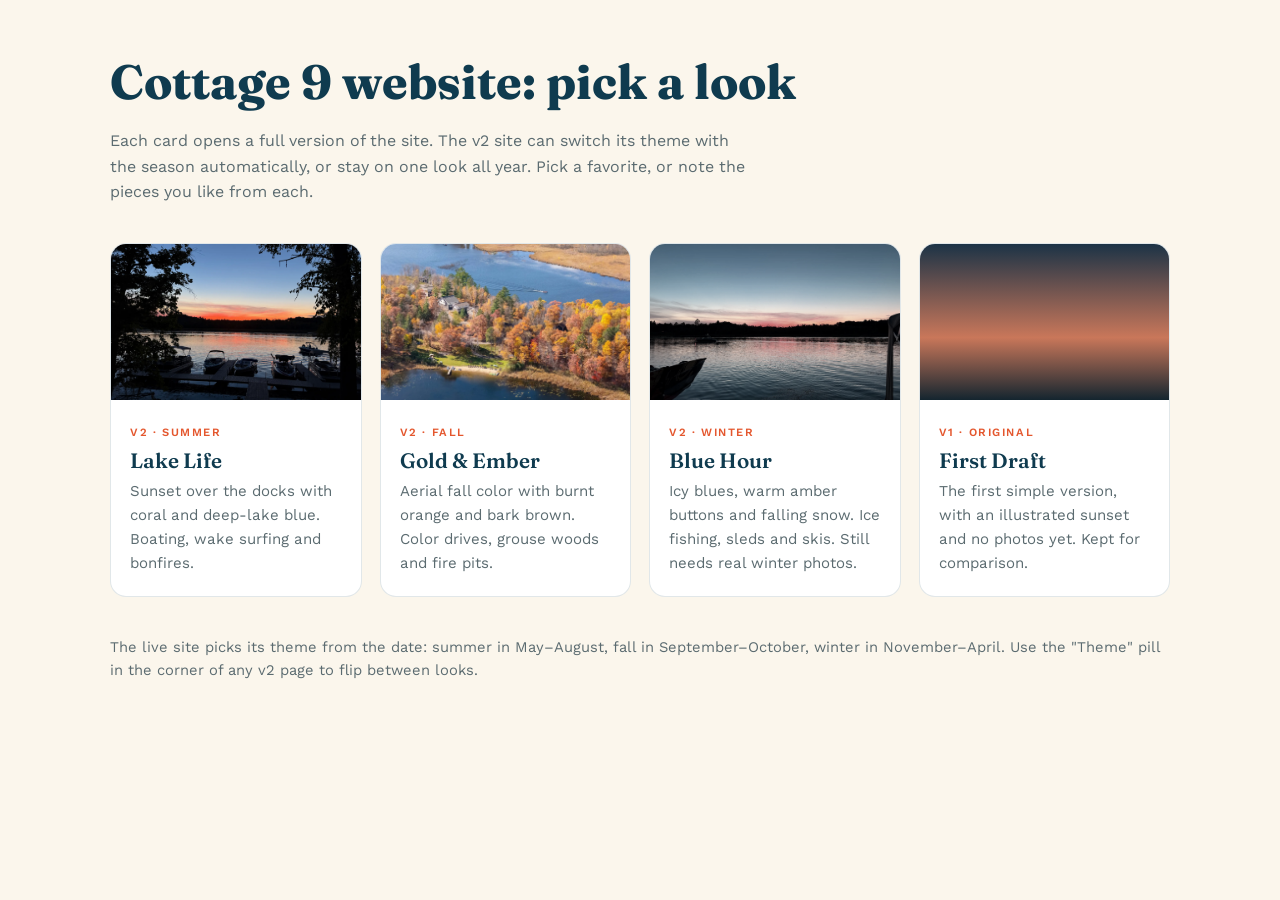
==== versions/index.html @ ac8020a0 "v2 redesign: seasonal themes, real photos, lake map, version picker Co-Authored-By: Claude Opus 5.5 " ====
<!doctype html>
<html lang="en">
<head>
<meta charset="utf-8">
<meta name="viewport" content="width=device-width, initial-scale=1">
<title>Cottage 9 · Design Versions</title>
<meta name="robots" content="noindex">
<link rel="preconnect" href="https://fonts.googleapis.com">
<link rel="preconnect" href="https://fonts.gstatic.com" crossorigin>
<link href="https://fonts.googleapis.com/css2?family=Fraunces:opsz,wght@9..144,600;9..144,750&family=Work+Sans:wght@400;600&display=swap" rel="stylesheet">
<style>
  *{box-sizing:border-box}
  body{margin:0;font:16px/1.6 "Work Sans",system-ui,sans-serif;background:#fbf6ec;color:#1d2a2f}
  .wrap{max-width:1100px;margin:0 auto;padding:56px 20px 80px}
  h1{font:750 clamp(2rem,5vw,3rem)/1.1 Fraunces,Georgia,serif;color:#0f3b4f;margin:0 0 .4em}
  .lede{color:#5b6b70;max-width:640px;margin:0 0 2.4rem}
  .grid{display:grid;grid-template-columns:repeat(auto-fit,minmax(240px,1fr));gap:18px}
  a.card{display:flex;flex-direction:column;text-decoration:none;color:inherit;background:#fff;border-radius:16px;overflow:hidden;border:1px solid rgba(15,59,79,.12);transition:transform .25s,box-shadow .25s}
  a.card:hover{transform:translateY(-4px);box-shadow:0 20px 40px -24px rgba(0,0,0,.4)}
  .thumb{aspect-ratio:16/10;background-size:cover;background-position:center}
  .body{padding:1.1rem 1.2rem 1.3rem}
  h2{font:600 1.3rem Fraunces,Georgia,serif;margin:0 0 .3em;color:#0f3b4f}
  .body p{margin:0;color:#5b6b70;font-size:.94rem}
  .tag{display:inline-block;font-size:.7rem;font-weight:600;letter-spacing:.14em;text-transform:uppercase;color:#e4572e;margin-bottom:.4rem}
  .note{margin-top:2.4rem;color:#5b6b70;font-size:.92rem}
</style>
</head>
<body>
<div class="wrap">
  <h1>Cottage 9 website: pick a look</h1>
  <p class="lede">Each card opens a full version of the site. The v2 site can switch its theme with the season automatically, or stay on one look all year. Pick a favorite, or note the pieces you like from each.</p>
  <div class="grid">
    <a class="card" href="../?season=summer">
      <div class="thumb" style="background-image:url(../images/hero-summer.webp)"></div>
      <div class="body"><span class="tag">v2 · Summer</span><h2>Lake Life</h2><p>Sunset over the docks with coral and deep-lake blue. Boating, wake surfing and bonfires.</p></div>
    </a>
    <a class="card" href="../?season=fall">
      <div class="thumb" style="background-image:url(../images/hero-fall.webp)"></div>
      <div class="body"><span class="tag">v2 · Fall</span><h2>Gold &amp; Ember</h2><p>Aerial fall color with burnt orange and bark brown. Color drives, grouse woods and fire pits.</p></div>
    </a>
    <a class="card" href="../?season=winter">
      <div class="thumb" style="background-image:url(../images/hero-winter.webp);filter:saturate(.55) hue-rotate(-12deg)"></div>
      <div class="body"><span class="tag">v2 · Winter</span><h2>Blue Hour</h2><p>Icy blues, warm amber buttons and falling snow. Ice fishing, sleds and skis. Still needs real winter photos.</p></div>
    </a>
    <a class="card" href="v1-original/">
      <div class="thumb" style="background:linear-gradient(180deg,#1c3346,#c9775a 60%,#14252f)"></div>
      <div class="body"><span class="tag">v1 · Original</span><h2>First Draft</h2><p>The first simple version, with an illustrated sunset and no photos yet. Kept for comparison.</p></div>
    </a>
  </div>
  <p class="note">The live site picks its theme from the date: summer in May–August, fall in September–October, winter in November–April. Use the "Theme" pill in the corner of any v2 page to flip between looks.</p>
</div>
</body>
</html>
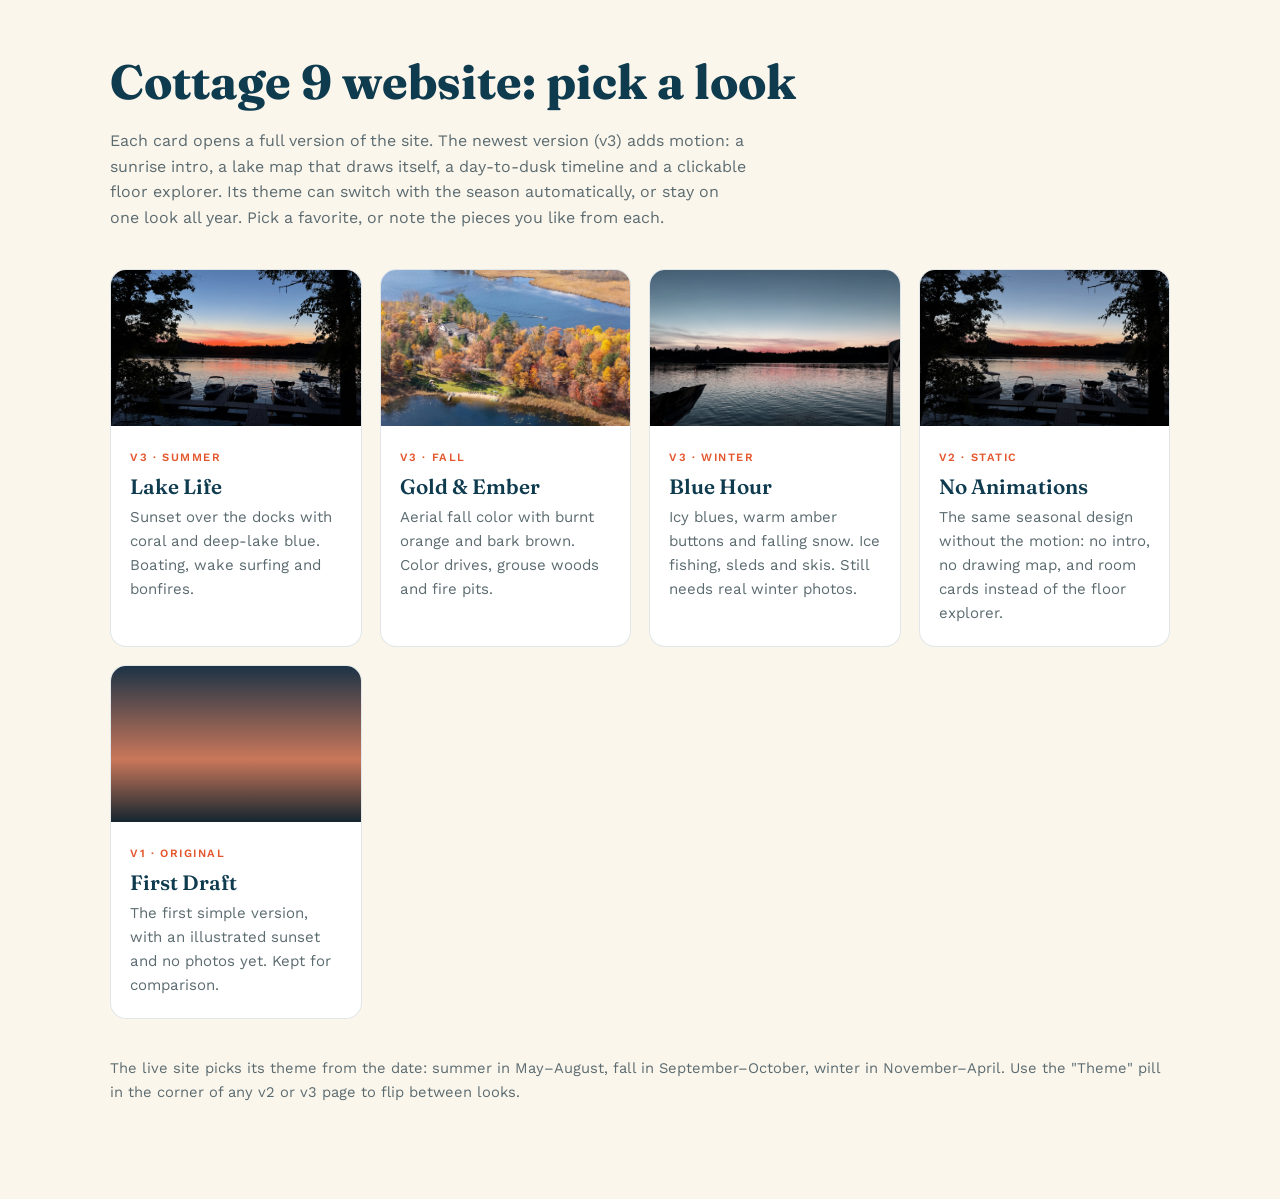
==== commit 2d4e0a4b: "v3: sunrise intro, self-drawing lake map, day-to-dusk timeline, floor explorer, season crossfade, co" ====
--- a/versions/index.html
+++ b/versions/index.html
@@ -28,26 +28,30 @@
 <body>
 <div class="wrap">
   <h1>Cottage 9 website: pick a look</h1>
-  <p class="lede">Each card opens a full version of the site. The v2 site can switch its theme with the season automatically, or stay on one look all year. Pick a favorite, or note the pieces you like from each.</p>
+  <p class="lede">Each card opens a full version of the site. The newest version (v3) adds motion: a sunrise intro, a lake map that draws itself, a day-to-dusk timeline and a clickable floor explorer. Its theme can switch with the season automatically, or stay on one look all year. Pick a favorite, or note the pieces you like from each.</p>
   <div class="grid">
     <a class="card" href="../?season=summer">
       <div class="thumb" style="background-image:url(../images/hero-summer.webp)"></div>
-      <div class="body"><span class="tag">v2 · Summer</span><h2>Lake Life</h2><p>Sunset over the docks with coral and deep-lake blue. Boating, wake surfing and bonfires.</p></div>
+      <div class="body"><span class="tag">v3 · Summer</span><h2>Lake Life</h2><p>Sunset over the docks with coral and deep-lake blue. Boating, wake surfing and bonfires.</p></div>
     </a>
     <a class="card" href="../?season=fall">
       <div class="thumb" style="background-image:url(../images/hero-fall.webp)"></div>
-      <div class="body"><span class="tag">v2 · Fall</span><h2>Gold &amp; Ember</h2><p>Aerial fall color with burnt orange and bark brown. Color drives, grouse woods and fire pits.</p></div>
+      <div class="body"><span class="tag">v3 · Fall</span><h2>Gold &amp; Ember</h2><p>Aerial fall color with burnt orange and bark brown. Color drives, grouse woods and fire pits.</p></div>
     </a>
     <a class="card" href="../?season=winter">
       <div class="thumb" style="background-image:url(../images/hero-winter.webp);filter:saturate(.55) hue-rotate(-12deg)"></div>
-      <div class="body"><span class="tag">v2 · Winter</span><h2>Blue Hour</h2><p>Icy blues, warm amber buttons and falling snow. Ice fishing, sleds and skis. Still needs real winter photos.</p></div>
+      <div class="body"><span class="tag">v3 · Winter</span><h2>Blue Hour</h2><p>Icy blues, warm amber buttons and falling snow. Ice fishing, sleds and skis. Still needs real winter photos.</p></div>
+    </a>
+    <a class="card" href="v2-static/?season=summer">
+      <div class="thumb" style="background-image:url(../images/hero-summer.webp);filter:grayscale(.3)"></div>
+      <div class="body"><span class="tag">v2 · Static</span><h2>No Animations</h2><p>The same seasonal design without the motion: no intro, no drawing map, and room cards instead of the floor explorer.</p></div>
     </a>
     <a class="card" href="v1-original/">
       <div class="thumb" style="background:linear-gradient(180deg,#1c3346,#c9775a 60%,#14252f)"></div>
       <div class="body"><span class="tag">v1 · Original</span><h2>First Draft</h2><p>The first simple version, with an illustrated sunset and no photos yet. Kept for comparison.</p></div>
     </a>
   </div>
-  <p class="note">The live site picks its theme from the date: summer in May–August, fall in September–October, winter in November–April. Use the "Theme" pill in the corner of any v2 page to flip between looks.</p>
+  <p class="note">The live site picks its theme from the date: summer in May–August, fall in September–October, winter in November–April. Use the "Theme" pill in the corner of any v2 or v3 page to flip between looks.</p>
 </div>
 </body>
 </html>
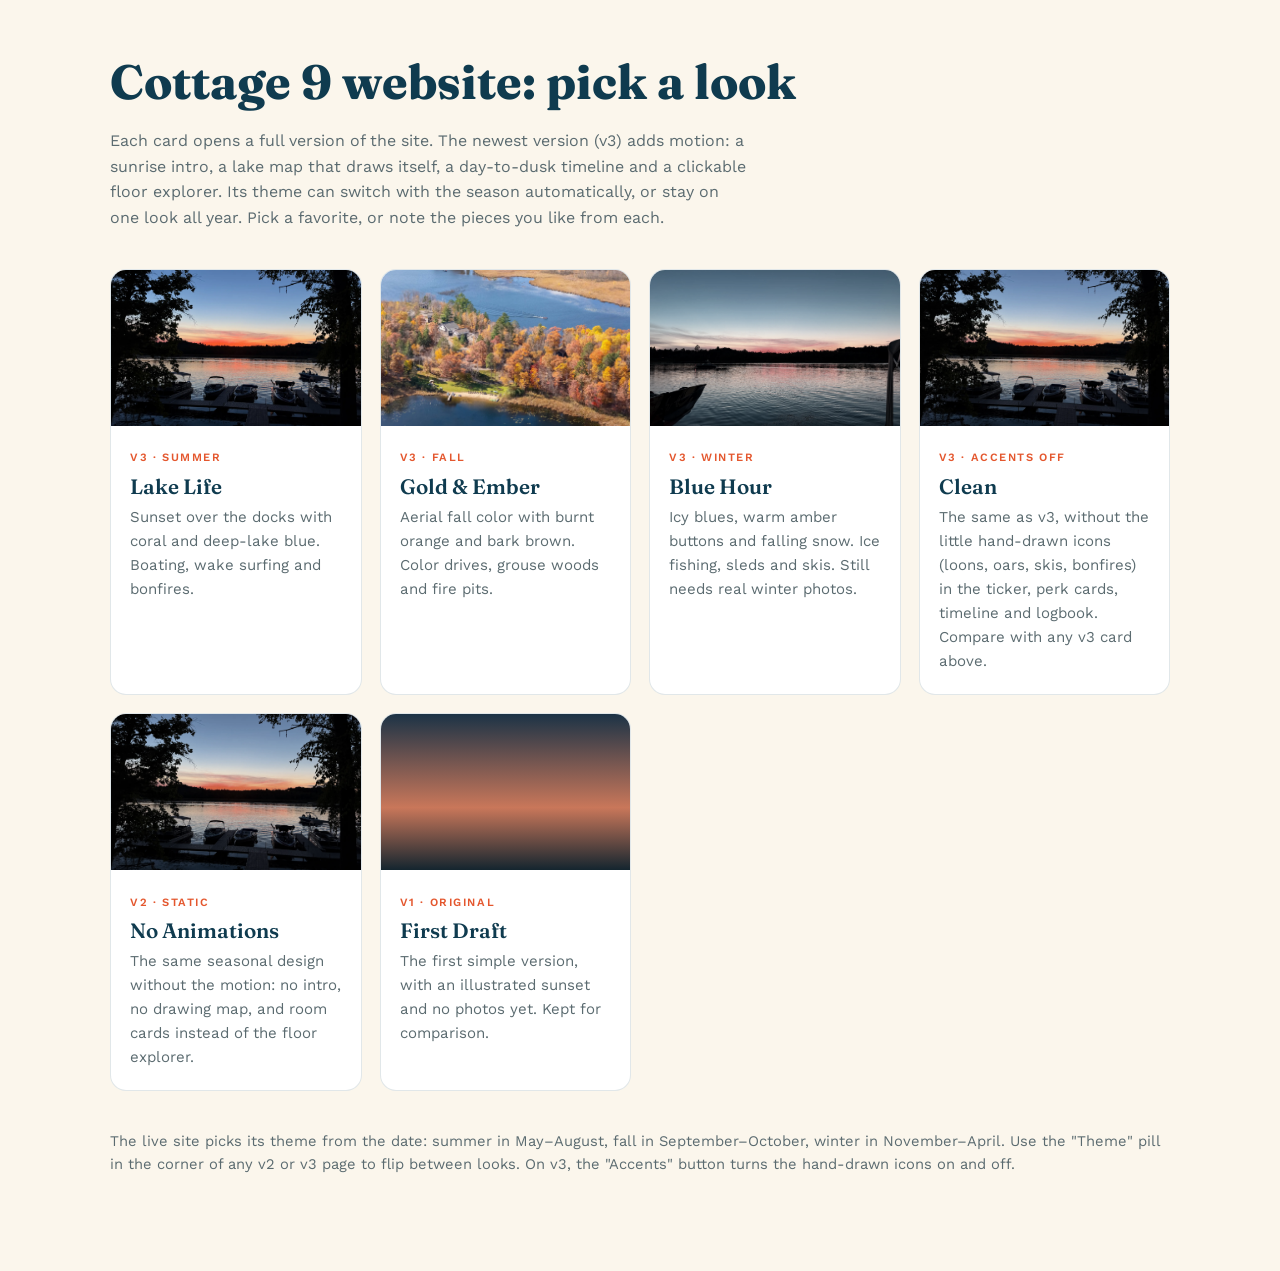
==== commit 6c09e55f: "Accent illustrations (ticker, perks, timeline, logbook wallpaper) with on/off toggle; built-2023 cop" ====
--- a/versions/index.html
+++ b/versions/index.html
@@ -42,6 +42,10 @@
       <div class="thumb" style="background-image:url(../images/hero-winter.webp);filter:saturate(.55) hue-rotate(-12deg)"></div>
       <div class="body"><span class="tag">v3 · Winter</span><h2>Blue Hour</h2><p>Icy blues, warm amber buttons and falling snow. Ice fishing, sleds and skis. Still needs real winter photos.</p></div>
     </a>
+    <a class="card" href="../?season=summer&amp;accents=off">
+      <div class="thumb" style="background-image:url(../images/hero-summer.webp);filter:saturate(.8)"></div>
+      <div class="body"><span class="tag">v3 · Accents off</span><h2>Clean</h2><p>The same as v3, without the little hand-drawn icons (loons, oars, skis, bonfires) in the ticker, perk cards, timeline and logbook. Compare with any v3 card above.</p></div>
+    </a>
     <a class="card" href="v2-static/?season=summer">
       <div class="thumb" style="background-image:url(../images/hero-summer.webp);filter:grayscale(.3)"></div>
       <div class="body"><span class="tag">v2 · Static</span><h2>No Animations</h2><p>The same seasonal design without the motion: no intro, no drawing map, and room cards instead of the floor explorer.</p></div>
@@ -51,7 +55,7 @@
       <div class="body"><span class="tag">v1 · Original</span><h2>First Draft</h2><p>The first simple version, with an illustrated sunset and no photos yet. Kept for comparison.</p></div>
     </a>
   </div>
-  <p class="note">The live site picks its theme from the date: summer in May–August, fall in September–October, winter in November–April. Use the "Theme" pill in the corner of any v2 or v3 page to flip between looks.</p>
+  <p class="note">The live site picks its theme from the date: summer in May–August, fall in September–October, winter in November–April. Use the "Theme" pill in the corner of any v2 or v3 page to flip between looks. On v3, the "Accents" button turns the hand-drawn icons on and off.</p>
 </div>
 </body>
 </html>
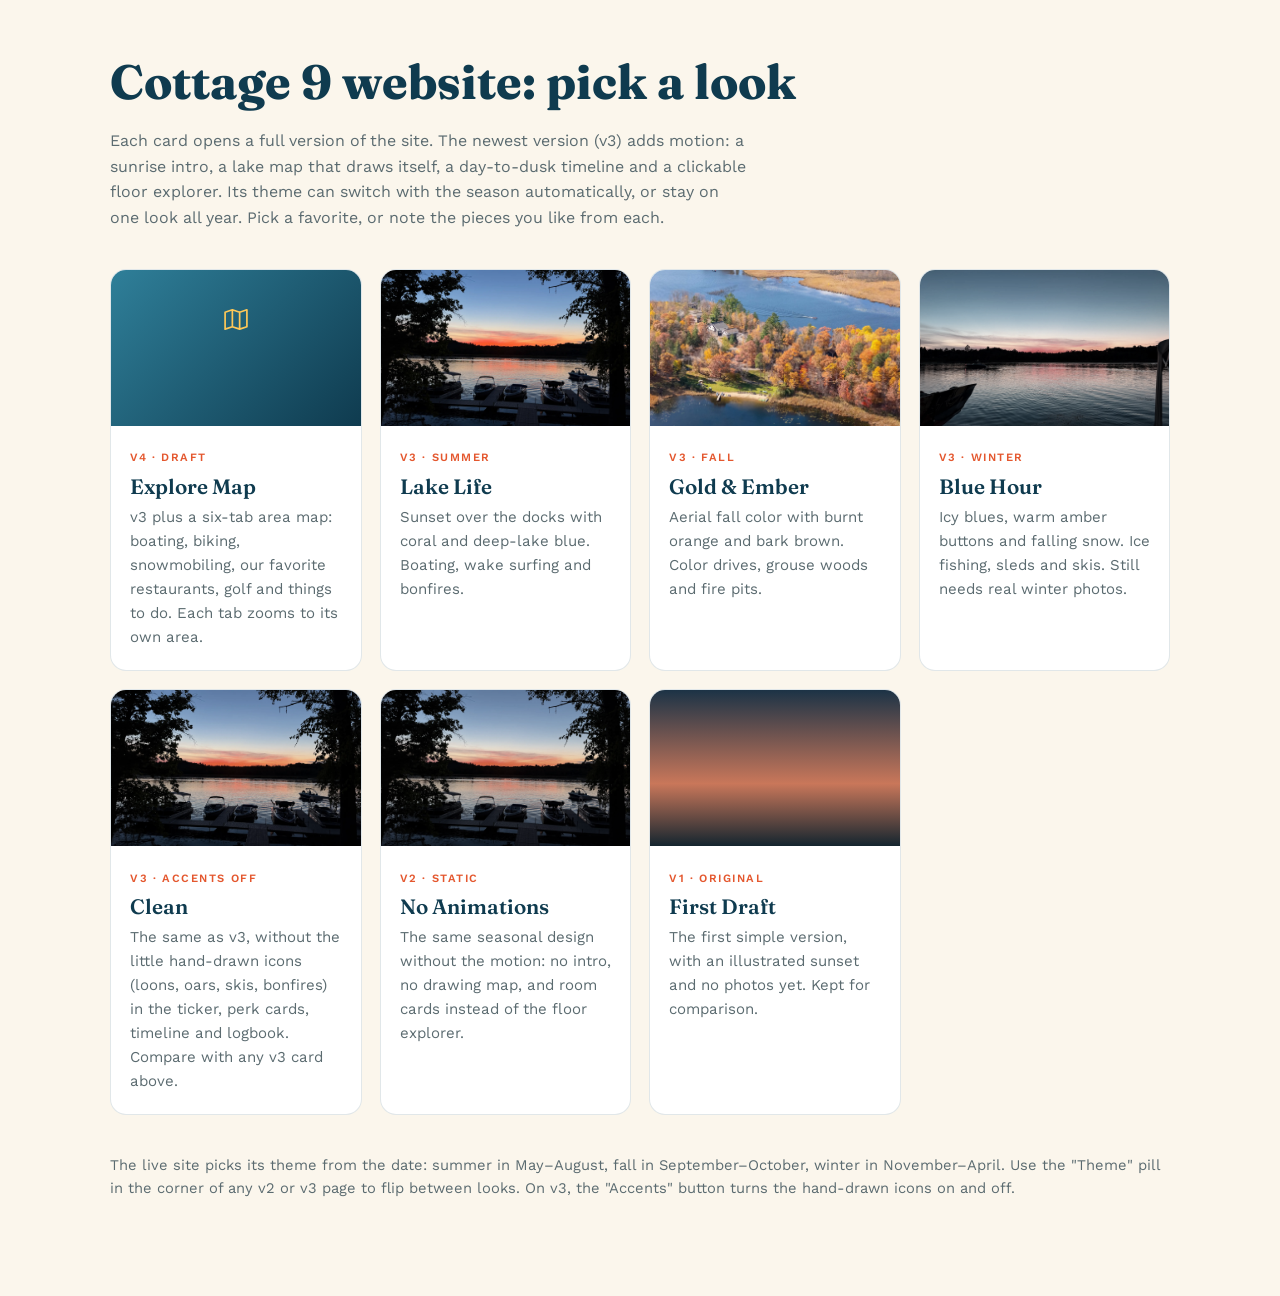
==== commit 09f5a1f6: "v4 draft (versions/v4): six-tab area map with boating, biking, snowmobiling, eat & drink, golf, thin" ====
--- a/versions/index.html
+++ b/versions/index.html
@@ -30,6 +30,10 @@
   <h1>Cottage 9 website: pick a look</h1>
   <p class="lede">Each card opens a full version of the site. The newest version (v3) adds motion: a sunrise intro, a lake map that draws itself, a day-to-dusk timeline and a clickable floor explorer. Its theme can switch with the season automatically, or stay on one look all year. Pick a favorite, or note the pieces you like from each.</p>
   <div class="grid">
+    <a class="card" href="v4/?season=summer#map">
+      <div class="thumb" style="background:linear-gradient(135deg,#2f7f99,#0f3b4f)"><svg viewBox="0 0 24 24" width="64" height="64" style="margin:auto;display:block;padding-top:14%;fill:none;stroke:#ffc857;stroke-width:1.4;stroke-linecap:round;stroke-linejoin:round"><path d="M9 4 3 6v14l6-2 6 2 6-2V4l-6 2-6-2zM9 4v14M15 6v14"/></svg></div>
+      <div class="body"><span class="tag">v4 · Draft</span><h2>Explore Map</h2><p>v3 plus a six-tab area map: boating, biking, snowmobiling, our favorite restaurants, golf and things to do. Each tab zooms to its own area.</p></div>
+    </a>
     <a class="card" href="../?season=summer">
       <div class="thumb" style="background-image:url(../images/hero-summer.webp)"></div>
       <div class="body"><span class="tag">v3 · Summer</span><h2>Lake Life</h2><p>Sunset over the docks with coral and deep-lake blue. Boating, wake surfing and bonfires.</p></div>
